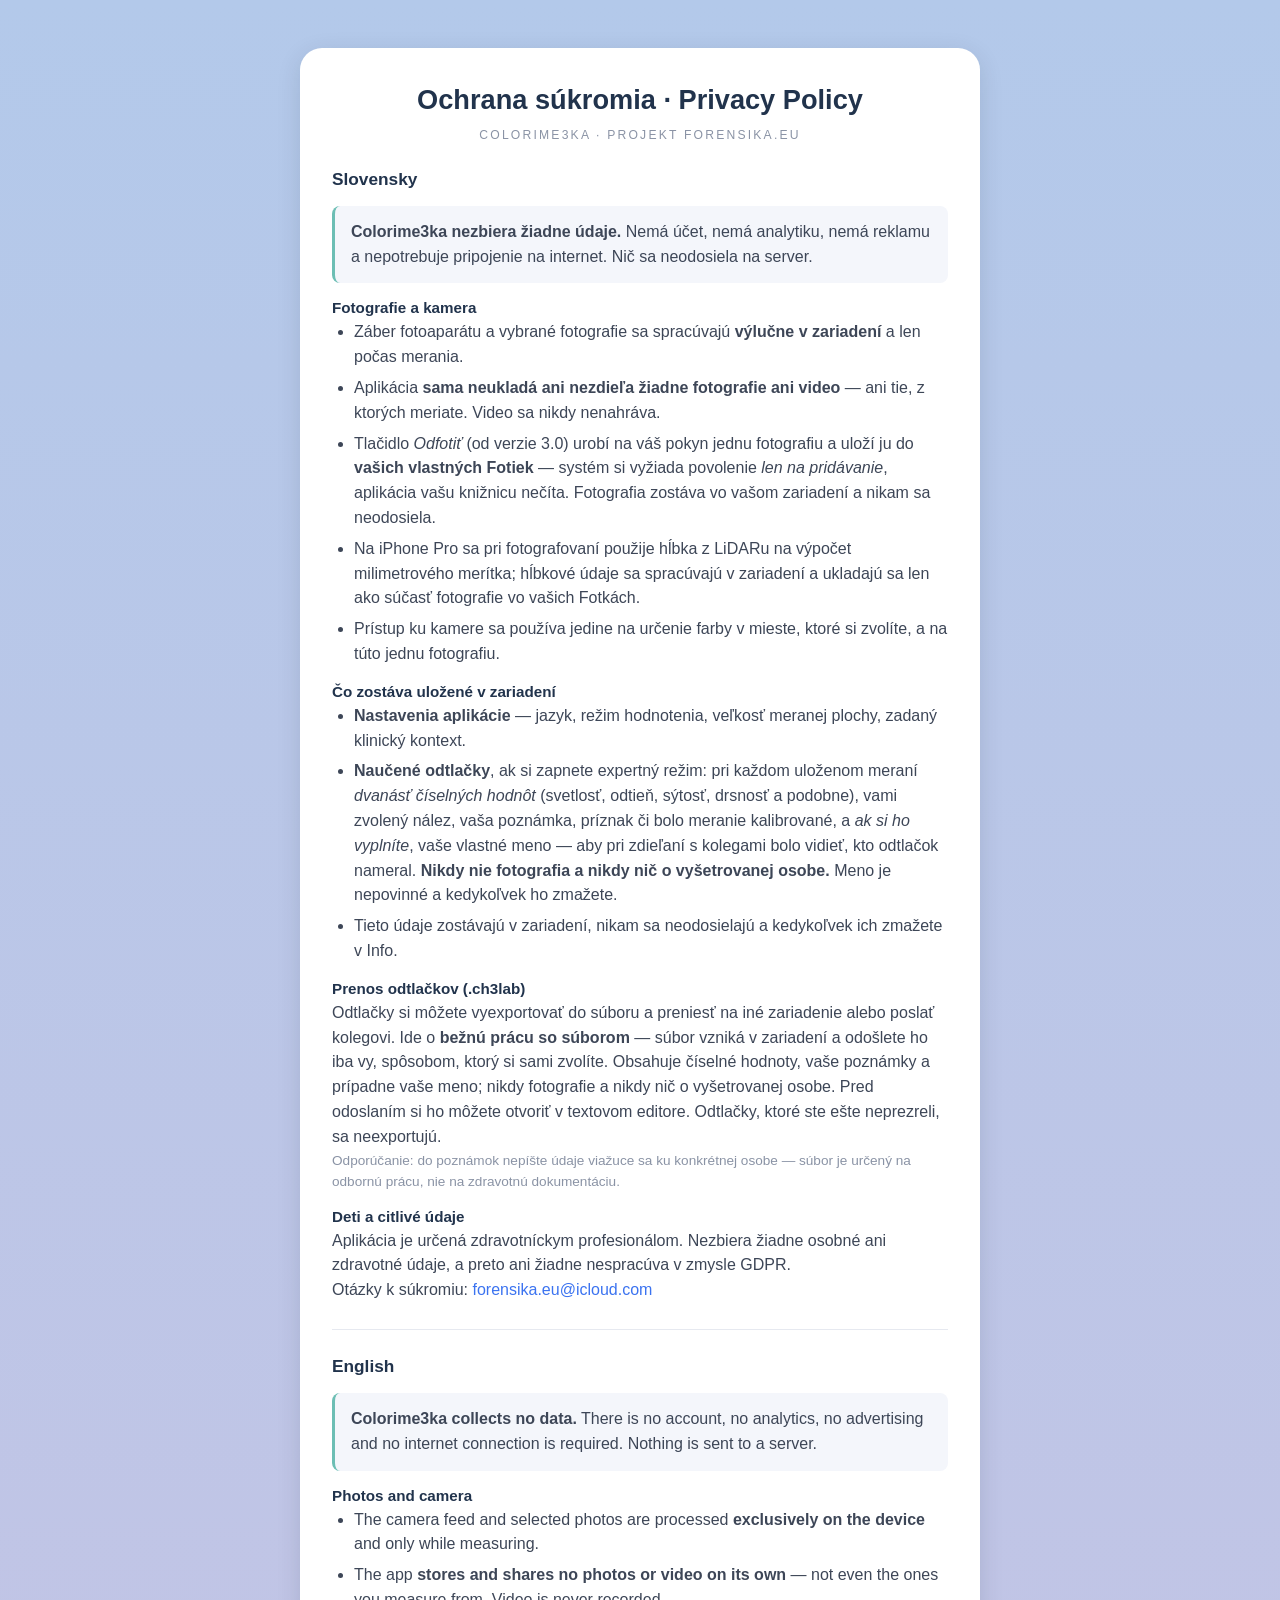
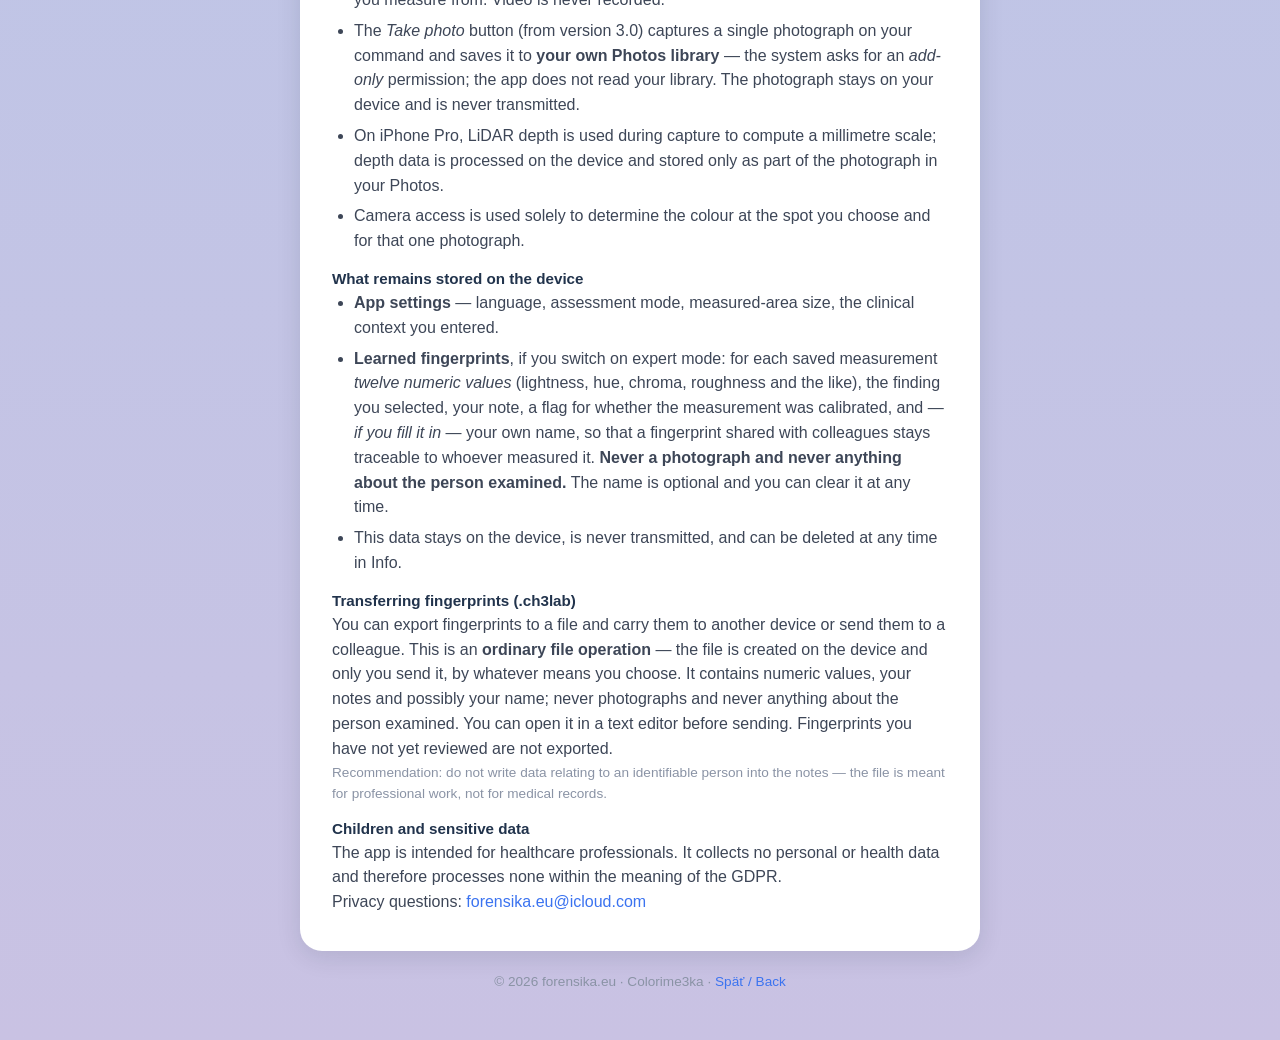
==== privacy.html @ 57da8364 "Add files via upload corrected update pdf and index" ====
<!DOCTYPE html>
<html lang="sk">
<head>
<meta charset="utf-8">
<meta name="viewport" content="width=device-width, initial-scale=1.0">
<title>Colorime3ka — ochrana súkromia / privacy · forensika.eu</title>
<meta name="description" content="Colorime3ka nezbiera žiadne údaje. Všetko spracovanie prebieha v zariadení. / Colorime3ka collects no data. All processing happens on the device.">
<style>
  :root { --navy:#21334c; --sky-top:#b3c9ea; --lavender:#c9c2e3;
          --blue:#3b73f0; --mint:#6cbeb4; --ink:#3d4657; --muted:#8a93a5; }
  * { margin:0; padding:0; box-sizing:border-box; }
  body { font-family:-apple-system, BlinkMacSystemFont, "Segoe UI", Roboto, Helvetica, Arial, sans-serif;
         background:linear-gradient(180deg, var(--sky-top), var(--lavender));
         min-height:100vh; color:var(--navy);
         display:flex; flex-direction:column; align-items:center; padding:48px 20px; }
  .card { background:#fff; border-radius:22px; box-shadow:0 6px 24px rgba(20,30,50,.12);
          max-width:680px; width:100%; padding:36px 32px; margin-bottom:20px; }
  h1 { font-size:1.7rem; text-align:center; }
  .tagline { text-align:center; letter-spacing:.18em; font-size:.76rem; color:var(--muted); margin:10px 0 18px; }
  h2 { font-size:1.08rem; margin:24px 0 8px; }
  h3 { font-size:.95rem; margin:16px 0 4px; }
  p, li { line-height:1.55; color:var(--ink); }
  ul { padding-left:22px; } li { margin-bottom:6px; }
  a { color:var(--blue); text-decoration:none; } a:hover { text-decoration:underline; }
  .muted { color:var(--muted); font-size:.85rem; text-align:center; }
  .headline { background:#f4f6fb; border-left:3px solid var(--mint);
              padding:14px 16px; border-radius:8px; margin:16px 0; }
  hr { border:none; border-top:1px solid #e6e9f0; margin:26px 0; }
</style>
</head>
<body>

<div class="card">
  <h1>Ochrana súkromia · Privacy Policy</h1>
  <p class="tagline">COLORIME3KA · PROJEKT FORENSIKA.EU</p>

  <section id="sk">
    <h2>Slovensky</h2>
    <div class="headline">
      <p><strong>Colorime3ka nezbiera žiadne údaje.</strong> Nemá účet, nemá analytiku,
         nemá reklamu a nepotrebuje pripojenie na internet. Nič sa neodosiela na server.</p>
    </div>

    <h3>Fotografie a kamera</h3>
    <ul>
      <li>Záber fotoaparátu a vybrané fotografie sa spracúvajú <strong>výlučne v zariadení</strong> a len počas merania.</li>
      <li>Aplikácia <strong>sama neukladá ani nezdieľa žiadne fotografie ani video</strong> — ani tie, z ktorých meriate. Video sa nikdy nenahráva.</li>
      <li>Tlačidlo <em>Odfotiť</em> (od verzie 3.0) urobí na váš pokyn jednu fotografiu a uloží ju do <strong>vašich vlastných Fotiek</strong> — systém si vyžiada povolenie <em>len na pridávanie</em>, aplikácia vašu knižnicu nečíta. Fotografia zostáva vo vašom zariadení a nikam sa neodosiela.</li>
      <li>Na iPhone Pro sa pri fotografovaní použije hĺbka z LiDARu na výpočet milimetrového merítka; hĺbkové údaje sa spracúvajú v zariadení a ukladajú sa len ako súčasť fotografie vo vašich Fotkách.</li>
      <li>Prístup ku kamere sa používa jedine na určenie farby v mieste, ktoré si zvolíte, a na túto jednu fotografiu.</li>
    </ul>

    <h3>Čo zostáva uložené v zariadení</h3>
    <ul>
      <li><strong>Nastavenia aplikácie</strong> — jazyk, režim hodnotenia, veľkosť meranej plochy, zadaný klinický kontext.</li>
      <li><strong>Naučené odtlačky</strong>, ak si zapnete expertný režim: pri každom uloženom meraní <em>dvanásť číselných hodnôt</em> (svetlosť, odtieň, sýtosť, drsnosť a podobne), vami zvolený nález, vaša poznámka, príznak či bolo meranie kalibrované, a <em>ak si ho vyplníte</em>, vaše vlastné meno — aby pri zdieľaní s kolegami bolo vidieť, kto odtlačok nameral. <strong>Nikdy nie fotografia a nikdy nič o vyšetrovanej osobe.</strong> Meno je nepovinné a kedykoľvek ho zmažete.</li>
      <li>Tieto údaje zostávajú v zariadení, nikam sa neodosielajú a kedykoľvek ich zmažete v Info.</li>
    </ul>

    <h3>Prenos odtlačkov (.ch3lab)</h3>
    <p>Odtlačky si môžete vyexportovať do súboru a preniesť na iné zariadenie alebo poslať kolegovi. Ide o <strong>bežnú prácu so súborom</strong> — súbor vzniká v zariadení a odošlete ho iba vy, spôsobom, ktorý si sami zvolíte. Obsahuje číselné hodnoty, vaše poznámky a prípadne vaše meno; nikdy fotografie a nikdy nič o vyšetrovanej osobe. Pred odoslaním si ho môžete otvoriť v textovom editore. Odtlačky, ktoré ste ešte neprezreli, sa neexportujú.</p>
    <p class="muted" style="text-align:left">Odporúčanie: do poznámok nepíšte údaje viažuce sa ku konkrétnej osobe — súbor je určený na odbornú prácu, nie na zdravotnú dokumentáciu.</p>

    <h3>Deti a citlivé údaje</h3>
    <p>Aplikácia je určená zdravotníckym profesionálom. Nezbiera žiadne osobné ani zdravotné údaje, a preto ani žiadne nespracúva v zmysle GDPR.</p>

    <p>Otázky k súkromiu: <a href="mailto:forensika.eu@icloud.com">forensika.eu@icloud.com</a></p>
  </section>

  <hr>

  <section id="en">
    <h2>English</h2>
    <div class="headline">
      <p><strong>Colorime3ka collects no data.</strong> There is no account, no analytics,
         no advertising and no internet connection is required. Nothing is sent to a server.</p>
    </div>

    <h3>Photos and camera</h3>
    <ul>
      <li>The camera feed and selected photos are processed <strong>exclusively on the device</strong> and only while measuring.</li>
      <li>The app <strong>stores and shares no photos or video on its own</strong> — not even the ones you measure from. Video is never recorded.</li>
      <li>The <em>Take photo</em> button (from version 3.0) captures a single photograph on your command and saves it to <strong>your own Photos library</strong> — the system asks for an <em>add-only</em> permission; the app does not read your library. The photograph stays on your device and is never transmitted.</li>
      <li>On iPhone Pro, LiDAR depth is used during capture to compute a millimetre scale; depth data is processed on the device and stored only as part of the photograph in your Photos.</li>
      <li>Camera access is used solely to determine the colour at the spot you choose and for that one photograph.</li>
    </ul>

    <h3>What remains stored on the device</h3>
    <ul>
      <li><strong>App settings</strong> — language, assessment mode, measured-area size, the clinical context you entered.</li>
      <li><strong>Learned fingerprints</strong>, if you switch on expert mode: for each saved measurement <em>twelve numeric values</em> (lightness, hue, chroma, roughness and the like), the finding you selected, your note, a flag for whether the measurement was calibrated, and — <em>if you fill it in</em> — your own name, so that a fingerprint shared with colleagues stays traceable to whoever measured it. <strong>Never a photograph and never anything about the person examined.</strong> The name is optional and you can clear it at any time.</li>
      <li>This data stays on the device, is never transmitted, and can be deleted at any time in Info.</li>
    </ul>

    <h3>Transferring fingerprints (.ch3lab)</h3>
    <p>You can export fingerprints to a file and carry them to another device or send them to a colleague. This is an <strong>ordinary file operation</strong> — the file is created on the device and only you send it, by whatever means you choose. It contains numeric values, your notes and possibly your name; never photographs and never anything about the person examined. You can open it in a text editor before sending. Fingerprints you have not yet reviewed are not exported.</p>
    <p class="muted" style="text-align:left">Recommendation: do not write data relating to an identifiable person into the notes — the file is meant for professional work, not for medical records.</p>

    <h3>Children and sensitive data</h3>
    <p>The app is intended for healthcare professionals. It collects no personal or health data and therefore processes none within the meaning of the GDPR.</p>

    <p>Privacy questions: <a href="mailto:forensika.eu@icloud.com">forensika.eu@icloud.com</a></p>
  </section>
</div>

<p class="muted">© 2026 forensika.eu · Colorime3ka · <a href="index.html">Späť / Back</a></p>

</body>
</html>
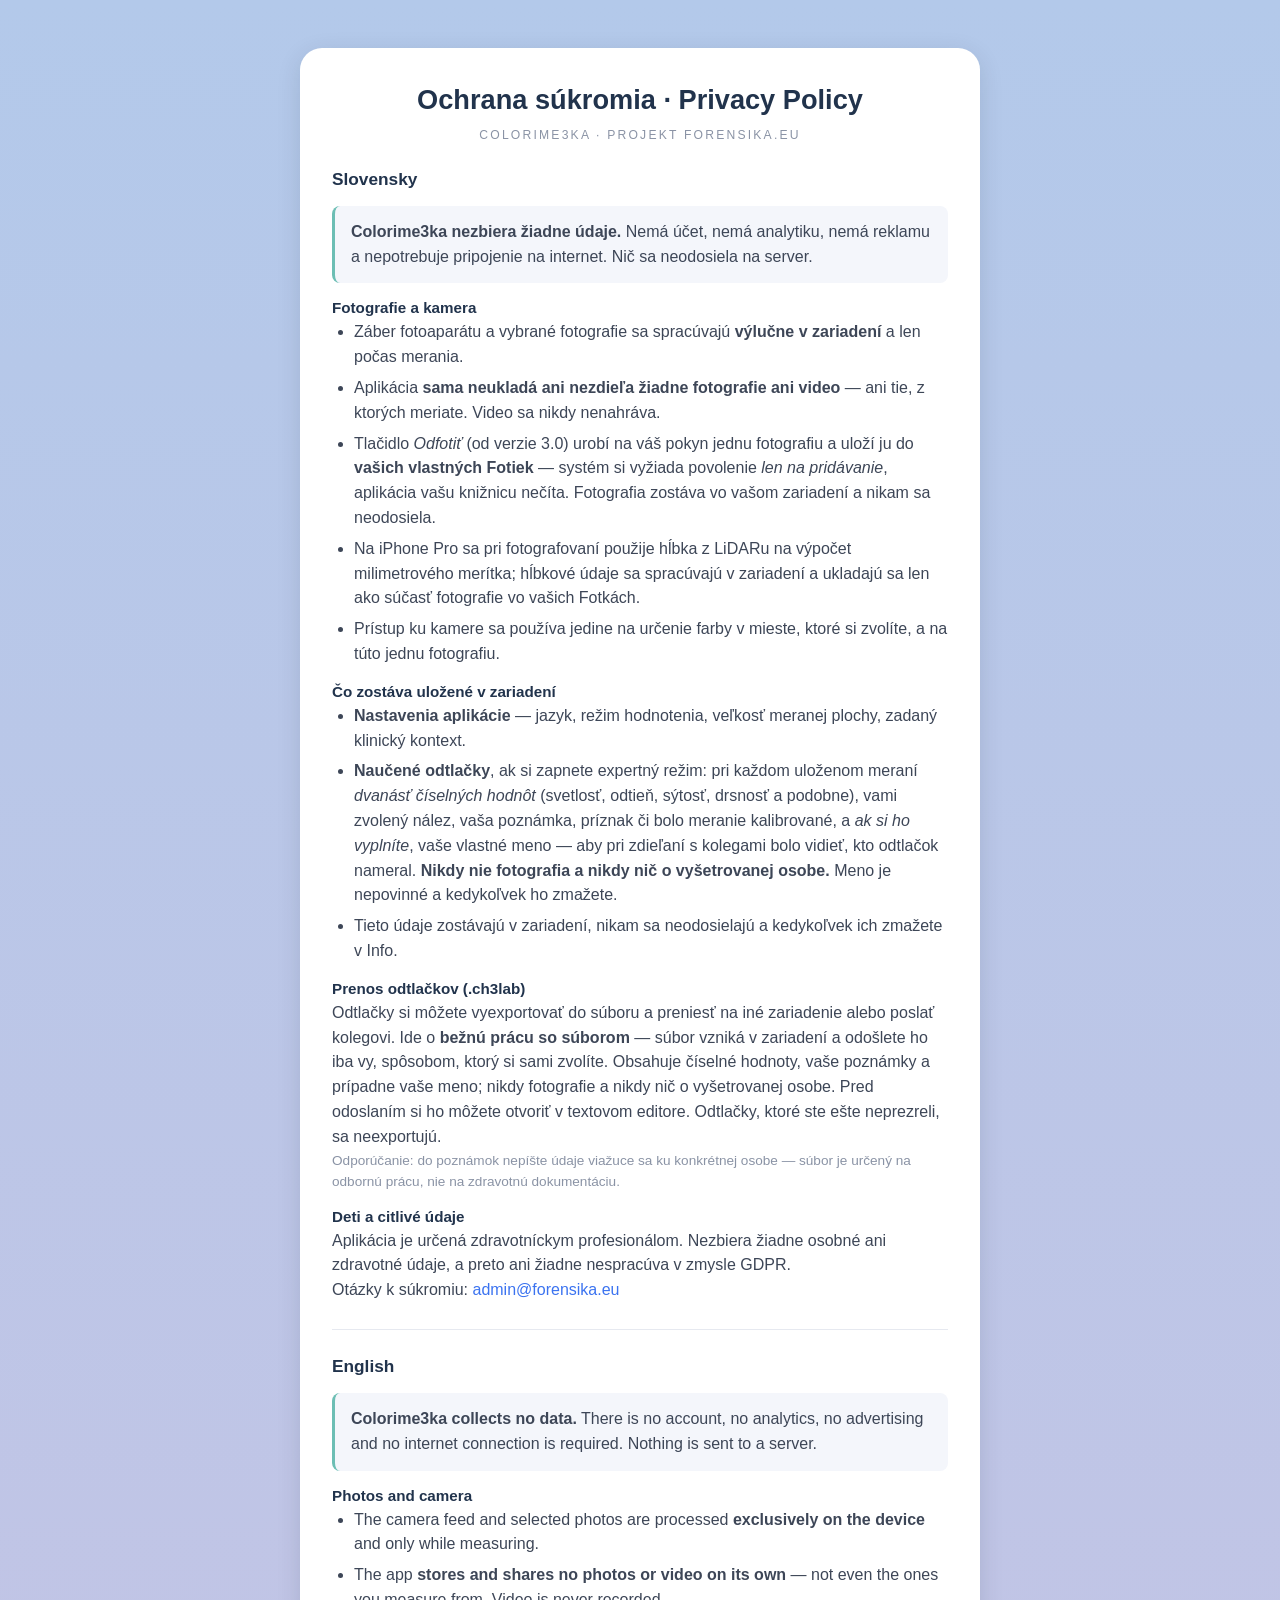
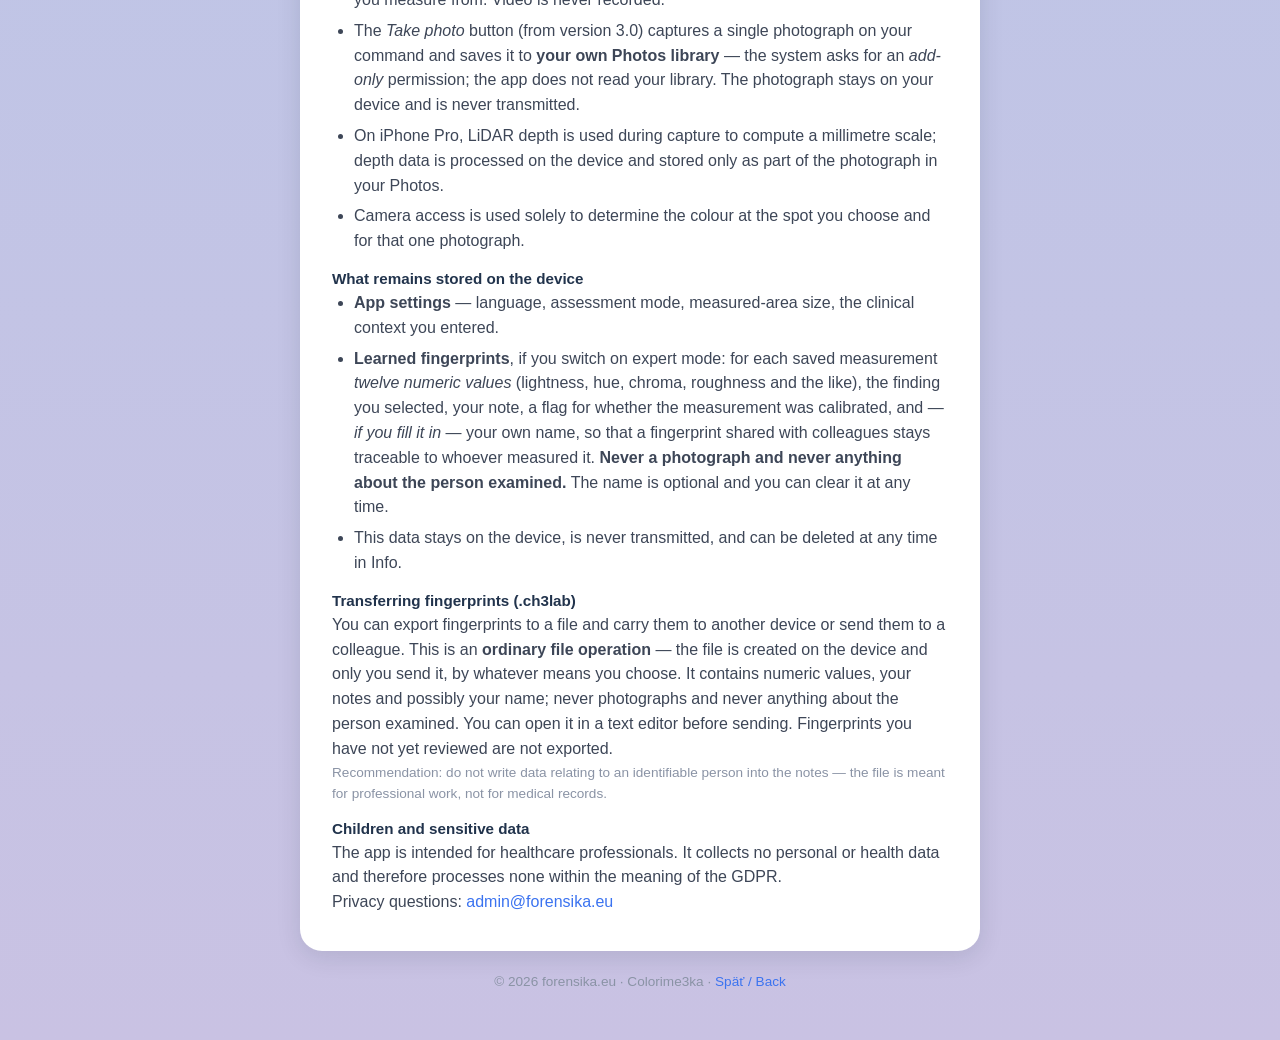
==== commit 70403582: "Kontaktný e-mail: admin@forensika.eu Co-Authored-By: Claude Opus 5.5 <noreply@anthropic.com>" ====
--- a/privacy.html
+++ b/privacy.html
@@ -64,7 +64,7 @@
     <h3>Deti a citlivé údaje</h3>
     <p>Aplikácia je určená zdravotníckym profesionálom. Nezbiera žiadne osobné ani zdravotné údaje, a preto ani žiadne nespracúva v zmysle GDPR.</p>
 
-    <p>Otázky k súkromiu: <a href="mailto:forensika.eu@icloud.com">forensika.eu@icloud.com</a></p>
+    <p>Otázky k súkromiu: <a href="mailto:admin@forensika.eu">admin@forensika.eu</a></p>
   </section>
 
   <hr>
@@ -99,11 +99,12 @@
     <h3>Children and sensitive data</h3>
     <p>The app is intended for healthcare professionals. It collects no personal or health data and therefore processes none within the meaning of the GDPR.</p>
 
-    <p>Privacy questions: <a href="mailto:forensika.eu@icloud.com">forensika.eu@icloud.com</a></p>
+    <p>Privacy questions: <a href="mailto:admin@forensika.eu">admin@forensika.eu</a></p>
   </section>
 </div>
 
-<p class="muted">© 2026 forensika.eu · Colorime3ka · <a href="index.html">Späť / Back</a></p>
+<p class="muted"><span data-fz>©</span> 2026 forensika.eu · Colorime3ka · <a href="index.html">Späť / Back</a></p>
 
+<script src="site.js" defer></script>
 </body>
 </html>
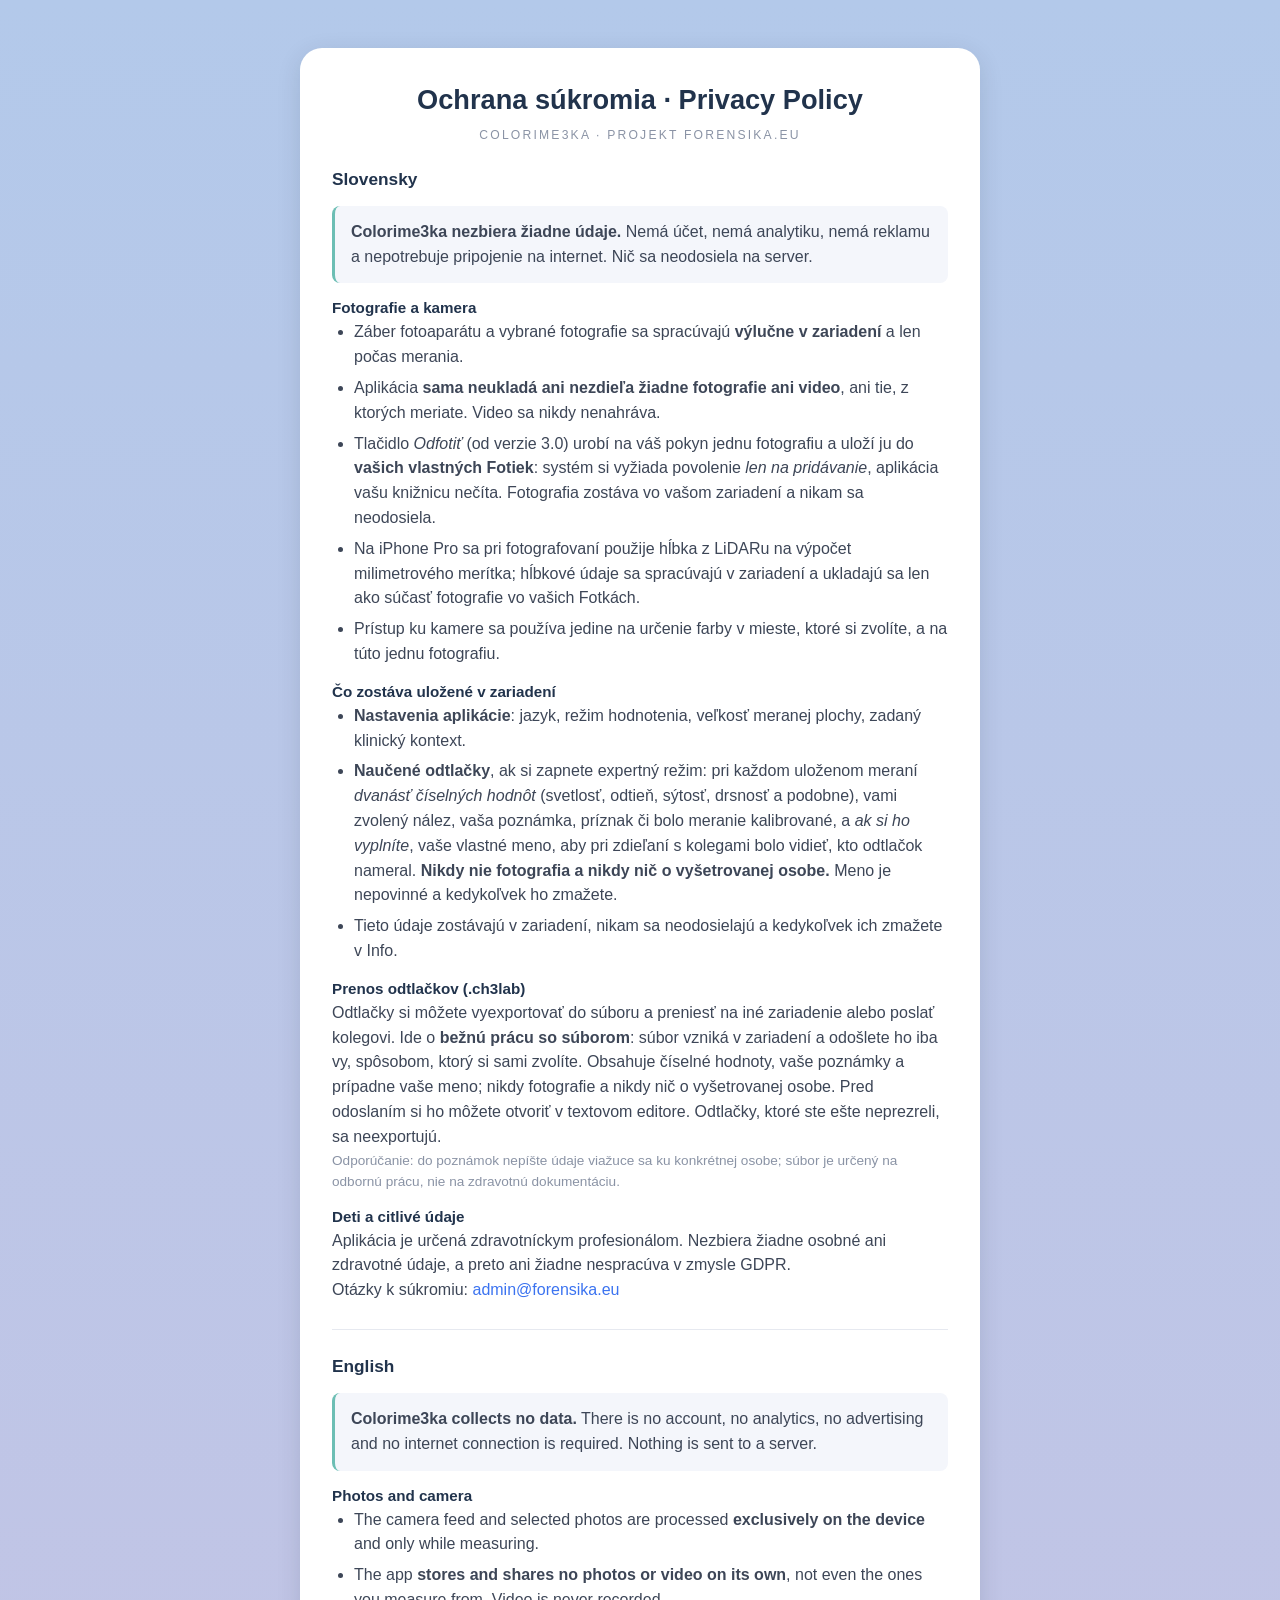
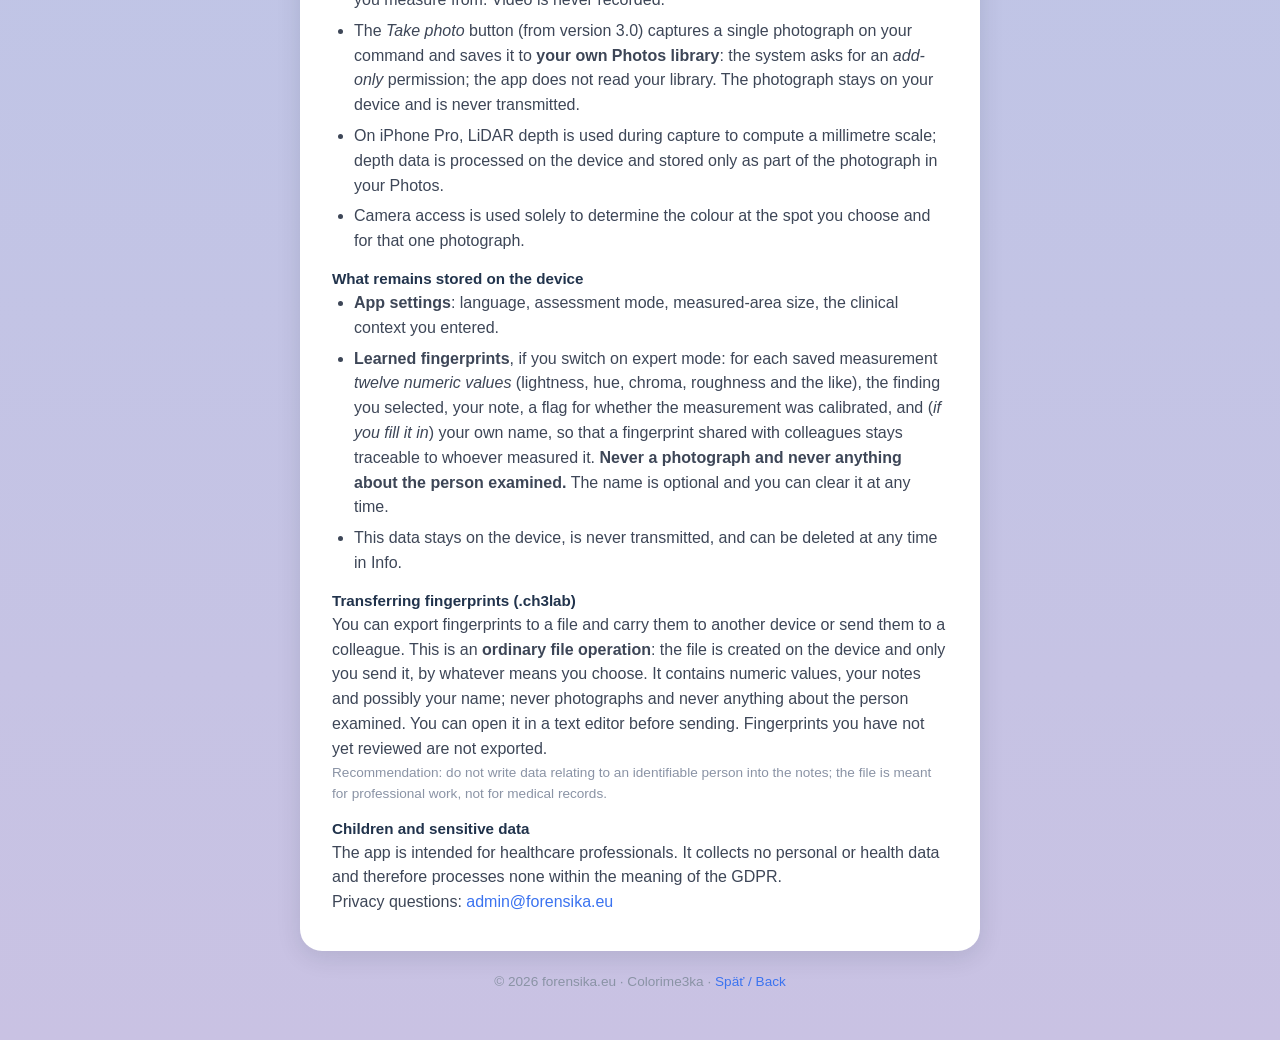
==== commit e5424487: "Add files via upload" ====
--- a/privacy.html
+++ b/privacy.html
@@ -3,7 +3,7 @@
 <head>
 <meta charset="utf-8">
 <meta name="viewport" content="width=device-width, initial-scale=1.0">
-<title>Colorime3ka — ochrana súkromia / privacy · forensika.eu</title>
+<title>Colorime3ka: ochrana súkromia / privacy · forensika.eu</title>
 <meta name="description" content="Colorime3ka nezbiera žiadne údaje. Všetko spracovanie prebieha v zariadení. / Colorime3ka collects no data. All processing happens on the device.">
 <style>
   :root { --navy:#21334c; --sky-top:#b3c9ea; --lavender:#c9c2e3;
@@ -44,22 +44,22 @@
     <h3>Fotografie a kamera</h3>
     <ul>
       <li>Záber fotoaparátu a vybrané fotografie sa spracúvajú <strong>výlučne v zariadení</strong> a len počas merania.</li>
-      <li>Aplikácia <strong>sama neukladá ani nezdieľa žiadne fotografie ani video</strong> — ani tie, z ktorých meriate. Video sa nikdy nenahráva.</li>
-      <li>Tlačidlo <em>Odfotiť</em> (od verzie 3.0) urobí na váš pokyn jednu fotografiu a uloží ju do <strong>vašich vlastných Fotiek</strong> — systém si vyžiada povolenie <em>len na pridávanie</em>, aplikácia vašu knižnicu nečíta. Fotografia zostáva vo vašom zariadení a nikam sa neodosiela.</li>
+      <li>Aplikácia <strong>sama neukladá ani nezdieľa žiadne fotografie ani video</strong>, ani tie, z ktorých meriate. Video sa nikdy nenahráva.</li>
+      <li>Tlačidlo <em>Odfotiť</em> (od verzie 3.0) urobí na váš pokyn jednu fotografiu a uloží ju do <strong>vašich vlastných Fotiek</strong>: systém si vyžiada povolenie <em>len na pridávanie</em>, aplikácia vašu knižnicu nečíta. Fotografia zostáva vo vašom zariadení a nikam sa neodosiela.</li>
       <li>Na iPhone Pro sa pri fotografovaní použije hĺbka z LiDARu na výpočet milimetrového merítka; hĺbkové údaje sa spracúvajú v zariadení a ukladajú sa len ako súčasť fotografie vo vašich Fotkách.</li>
       <li>Prístup ku kamere sa používa jedine na určenie farby v mieste, ktoré si zvolíte, a na túto jednu fotografiu.</li>
     </ul>
 
     <h3>Čo zostáva uložené v zariadení</h3>
     <ul>
-      <li><strong>Nastavenia aplikácie</strong> — jazyk, režim hodnotenia, veľkosť meranej plochy, zadaný klinický kontext.</li>
-      <li><strong>Naučené odtlačky</strong>, ak si zapnete expertný režim: pri každom uloženom meraní <em>dvanásť číselných hodnôt</em> (svetlosť, odtieň, sýtosť, drsnosť a podobne), vami zvolený nález, vaša poznámka, príznak či bolo meranie kalibrované, a <em>ak si ho vyplníte</em>, vaše vlastné meno — aby pri zdieľaní s kolegami bolo vidieť, kto odtlačok nameral. <strong>Nikdy nie fotografia a nikdy nič o vyšetrovanej osobe.</strong> Meno je nepovinné a kedykoľvek ho zmažete.</li>
+      <li><strong>Nastavenia aplikácie</strong>: jazyk, režim hodnotenia, veľkosť meranej plochy, zadaný klinický kontext.</li>
+      <li><strong>Naučené odtlačky</strong>, ak si zapnete expertný režim: pri každom uloženom meraní <em>dvanásť číselných hodnôt</em> (svetlosť, odtieň, sýtosť, drsnosť a podobne), vami zvolený nález, vaša poznámka, príznak či bolo meranie kalibrované, a <em>ak si ho vyplníte</em>, vaše vlastné meno, aby pri zdieľaní s kolegami bolo vidieť, kto odtlačok nameral. <strong>Nikdy nie fotografia a nikdy nič o vyšetrovanej osobe.</strong> Meno je nepovinné a kedykoľvek ho zmažete.</li>
       <li>Tieto údaje zostávajú v zariadení, nikam sa neodosielajú a kedykoľvek ich zmažete v Info.</li>
     </ul>
 
     <h3>Prenos odtlačkov (.ch3lab)</h3>
-    <p>Odtlačky si môžete vyexportovať do súboru a preniesť na iné zariadenie alebo poslať kolegovi. Ide o <strong>bežnú prácu so súborom</strong> — súbor vzniká v zariadení a odošlete ho iba vy, spôsobom, ktorý si sami zvolíte. Obsahuje číselné hodnoty, vaše poznámky a prípadne vaše meno; nikdy fotografie a nikdy nič o vyšetrovanej osobe. Pred odoslaním si ho môžete otvoriť v textovom editore. Odtlačky, ktoré ste ešte neprezreli, sa neexportujú.</p>
-    <p class="muted" style="text-align:left">Odporúčanie: do poznámok nepíšte údaje viažuce sa ku konkrétnej osobe — súbor je určený na odbornú prácu, nie na zdravotnú dokumentáciu.</p>
+    <p>Odtlačky si môžete vyexportovať do súboru a preniesť na iné zariadenie alebo poslať kolegovi. Ide o <strong>bežnú prácu so súborom</strong>: súbor vzniká v zariadení a odošlete ho iba vy, spôsobom, ktorý si sami zvolíte. Obsahuje číselné hodnoty, vaše poznámky a prípadne vaše meno; nikdy fotografie a nikdy nič o vyšetrovanej osobe. Pred odoslaním si ho môžete otvoriť v textovom editore. Odtlačky, ktoré ste ešte neprezreli, sa neexportujú.</p>
+    <p class="muted" style="text-align:left">Odporúčanie: do poznámok nepíšte údaje viažuce sa ku konkrétnej osobe; súbor je určený na odbornú prácu, nie na zdravotnú dokumentáciu.</p>
 
     <h3>Deti a citlivé údaje</h3>
     <p>Aplikácia je určená zdravotníckym profesionálom. Nezbiera žiadne osobné ani zdravotné údaje, a preto ani žiadne nespracúva v zmysle GDPR.</p>
@@ -79,22 +79,22 @@
     <h3>Photos and camera</h3>
     <ul>
       <li>The camera feed and selected photos are processed <strong>exclusively on the device</strong> and only while measuring.</li>
-      <li>The app <strong>stores and shares no photos or video on its own</strong> — not even the ones you measure from. Video is never recorded.</li>
-      <li>The <em>Take photo</em> button (from version 3.0) captures a single photograph on your command and saves it to <strong>your own Photos library</strong> — the system asks for an <em>add-only</em> permission; the app does not read your library. The photograph stays on your device and is never transmitted.</li>
+      <li>The app <strong>stores and shares no photos or video on its own</strong>, not even the ones you measure from. Video is never recorded.</li>
+      <li>The <em>Take photo</em> button (from version 3.0) captures a single photograph on your command and saves it to <strong>your own Photos library</strong>: the system asks for an <em>add-only</em> permission; the app does not read your library. The photograph stays on your device and is never transmitted.</li>
       <li>On iPhone Pro, LiDAR depth is used during capture to compute a millimetre scale; depth data is processed on the device and stored only as part of the photograph in your Photos.</li>
       <li>Camera access is used solely to determine the colour at the spot you choose and for that one photograph.</li>
     </ul>
 
     <h3>What remains stored on the device</h3>
     <ul>
-      <li><strong>App settings</strong> — language, assessment mode, measured-area size, the clinical context you entered.</li>
-      <li><strong>Learned fingerprints</strong>, if you switch on expert mode: for each saved measurement <em>twelve numeric values</em> (lightness, hue, chroma, roughness and the like), the finding you selected, your note, a flag for whether the measurement was calibrated, and — <em>if you fill it in</em> — your own name, so that a fingerprint shared with colleagues stays traceable to whoever measured it. <strong>Never a photograph and never anything about the person examined.</strong> The name is optional and you can clear it at any time.</li>
+      <li><strong>App settings</strong>: language, assessment mode, measured-area size, the clinical context you entered.</li>
+      <li><strong>Learned fingerprints</strong>, if you switch on expert mode: for each saved measurement <em>twelve numeric values</em> (lightness, hue, chroma, roughness and the like), the finding you selected, your note, a flag for whether the measurement was calibrated, and (<em>if you fill it in</em>) your own name, so that a fingerprint shared with colleagues stays traceable to whoever measured it. <strong>Never a photograph and never anything about the person examined.</strong> The name is optional and you can clear it at any time.</li>
       <li>This data stays on the device, is never transmitted, and can be deleted at any time in Info.</li>
     </ul>
 
     <h3>Transferring fingerprints (.ch3lab)</h3>
-    <p>You can export fingerprints to a file and carry them to another device or send them to a colleague. This is an <strong>ordinary file operation</strong> — the file is created on the device and only you send it, by whatever means you choose. It contains numeric values, your notes and possibly your name; never photographs and never anything about the person examined. You can open it in a text editor before sending. Fingerprints you have not yet reviewed are not exported.</p>
-    <p class="muted" style="text-align:left">Recommendation: do not write data relating to an identifiable person into the notes — the file is meant for professional work, not for medical records.</p>
+    <p>You can export fingerprints to a file and carry them to another device or send them to a colleague. This is an <strong>ordinary file operation</strong>: the file is created on the device and only you send it, by whatever means you choose. It contains numeric values, your notes and possibly your name; never photographs and never anything about the person examined. You can open it in a text editor before sending. Fingerprints you have not yet reviewed are not exported.</p>
+    <p class="muted" style="text-align:left">Recommendation: do not write data relating to an identifiable person into the notes; the file is meant for professional work, not for medical records.</p>
 
     <h3>Children and sensitive data</h3>
     <p>The app is intended for healthcare professionals. It collects no personal or health data and therefore processes none within the meaning of the GDPR.</p>
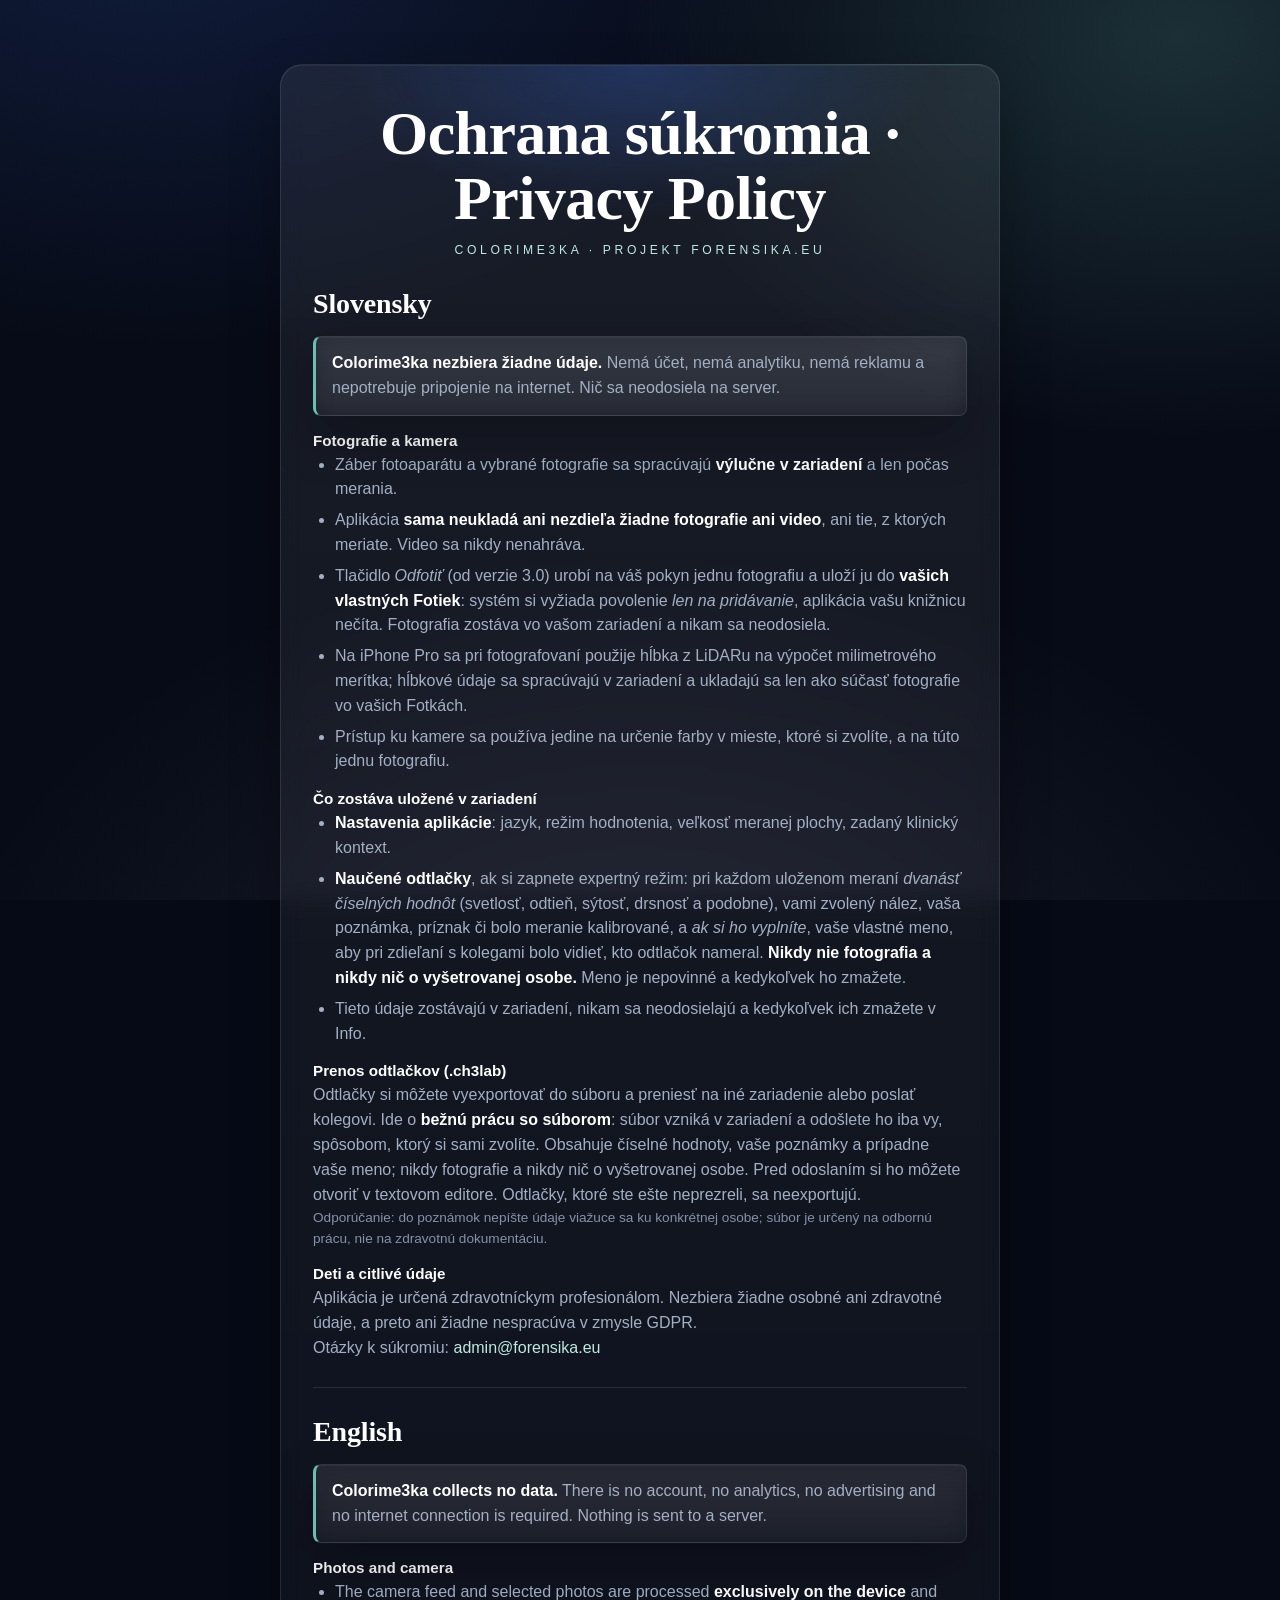
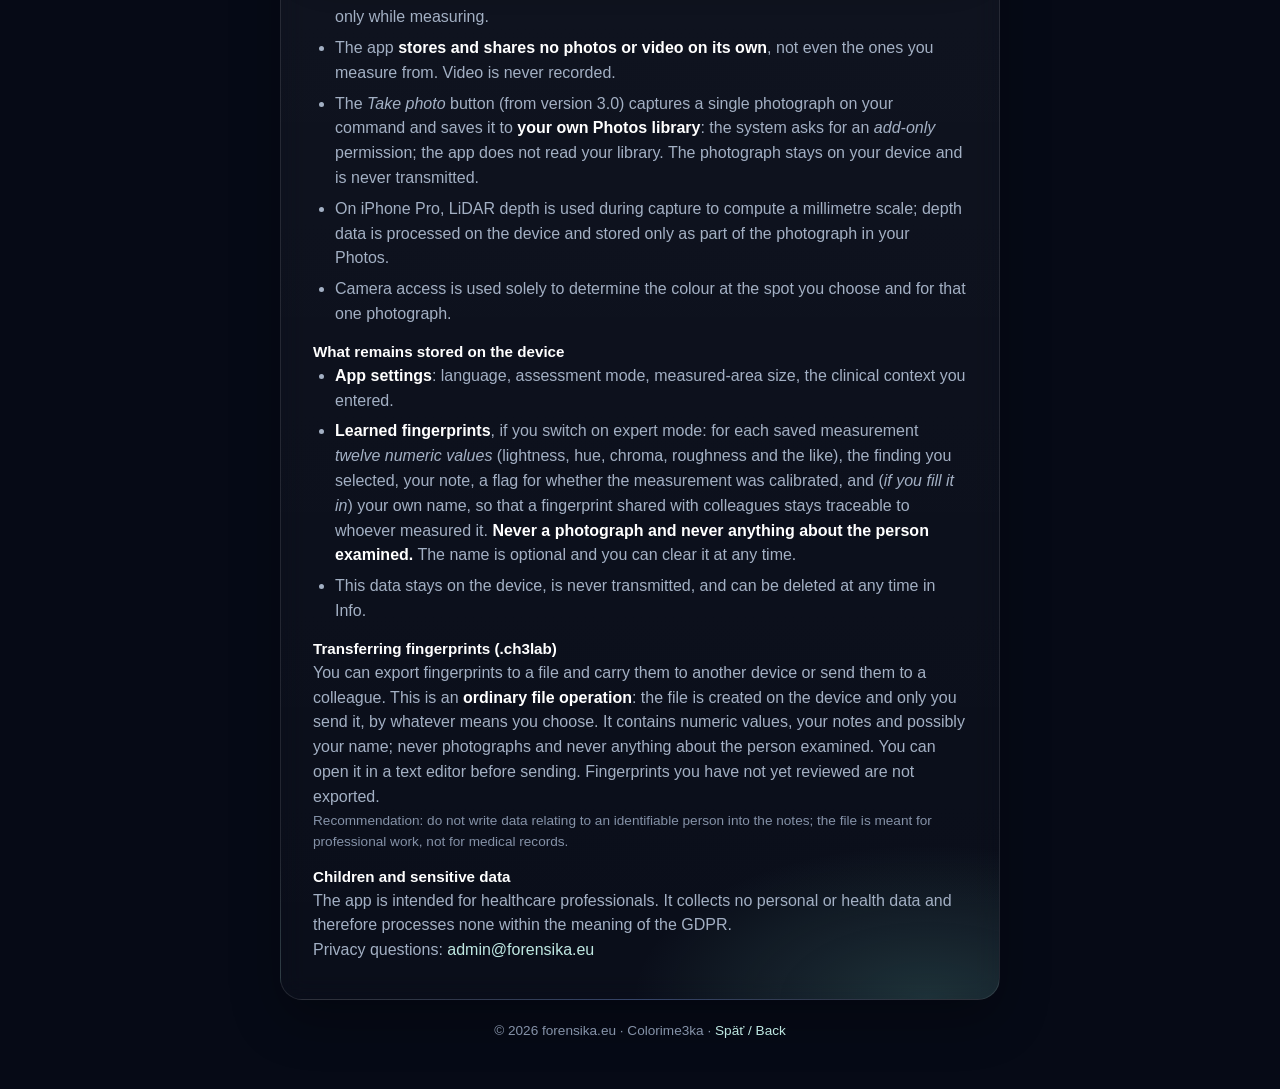
==== commit 37126f7a: "Nový vzhľad (glam.css) v štýle rodiny forensika.eu: tmavá noc, aurora, sklenené karty Co-Authored-By" ====
--- a/privacy.html
+++ b/privacy.html
@@ -27,6 +27,7 @@
               padding:14px 16px; border-radius:8px; margin:16px 0; }
   hr { border:none; border-top:1px solid #e6e9f0; margin:26px 0; }
 </style>
+<link rel="stylesheet" href="glam.css?v=20261017">
 </head>
 <body>
 
--- a/glam.css
+++ b/glam.css
@@ -0,0 +1,125 @@
+/* Colorime3ka - glam.css (rodina forensika.eu)
+   Tmavá noc, aurora vo farbách appky, sklenené karty, pätkové nadpisy (systémové písma,
+   bez Google Fonts). Načítava sa po pôvodnom štýle stránky a prepisuje jeho farby. */
+:root{
+  --g-bg:#060a16; --g-ink:#eef2fa; --g-ink2:#d8e0ec; --g-muted:#a3b0c4; --g-soft:#8592a8;
+  --g-line:rgba(255,255,255,.10); --g-line2:rgba(255,255,255,.18);
+  --g-acc:#bfe8e2; --g-grad:linear-gradient(100deg,#c9c2e3 0%,#b3c9ea 30%,#6cbeb4 65%,#3b73f0 100%); --g-btn-ink:#081226;
+  --g-serif:"New York","Iowan Old Style",ui-serif,"Palatino Linotype",Palatino,Georgia,serif;
+  color-scheme:dark;
+}
+html{background:var(--g-bg)!important;}
+body{
+  color:var(--g-ink2)!important;
+  background:
+    radial-gradient(1100px 700px at 12% -8%, rgba(59,115,240,.16), transparent 60%),
+    radial-gradient(900px 650px at 92% 4%, rgba(108,190,180,.20), transparent 62%),
+    radial-gradient(1200px 900px at 50% 120%, rgba(201,194,227,.10), transparent 60%),
+    var(--g-bg)!important;
+  background-attachment:fixed!important;
+}
+body::before{
+  content:"";position:fixed;inset:0;pointer-events:none;z-index:0;opacity:.05;mix-blend-mode:overlay;
+  background-image:url("data:image/svg+xml;utf8,<svg xmlns='http://www.w3.org/2000/svg' width='160' height='160'><filter id='n'><feTurbulence type='fractalNoise' baseFrequency='.9' numOctaves='2' stitchTiles='stitch'/></filter><rect width='100%' height='100%' filter='url(%23n)'/></svg>");
+}
+body > *{position:relative;z-index:1;}
+::selection{background:rgba(108,190,180,.45);color:#fff;}
+
+/* Hero */
+.hero{
+  background:
+    radial-gradient(620px 340px at 50% 10%, rgba(59,115,240,.30), transparent 70%),
+    radial-gradient(560px 320px at 22% 85%, rgba(108,190,180,.22), transparent 70%),
+    radial-gradient(560px 320px at 80% 80%, rgba(201,194,227,.18), transparent 70%),
+    rgba(255,255,255,.015)!important;
+  border-bottom:1px solid var(--g-line);overflow:hidden;position:relative;
+}
+.hero::after{
+  content:"";position:absolute;left:50%;top:-10%;width:min(1100px,96vw);height:120%;transform:translateX(-50%);
+  background:conic-gradient(from 210deg at 50% 40%, rgba(59,115,240,0), rgba(59,115,240,.14), rgba(108,190,180,.16), rgba(201,194,227,.10), rgba(59,115,240,0));
+  filter:blur(60px);pointer-events:none;z-index:0;animation:g-aurora 18s ease-in-out infinite alternate;
+}
+.hero > *{position:relative;z-index:1;}
+@keyframes g-aurora{0%{transform:translateX(-50%) rotate(0deg) scale(1);}100%{transform:translateX(-50%) rotate(14deg) scale(1.08);}}
+@media (prefers-reduced-motion:reduce){.hero::after{animation:none;}}
+h1{font-family:var(--g-serif)!important;font-weight:600!important;letter-spacing:-.01em!important;color:#fff!important;}
+.hero h1{font-size:clamp(40px,7.5vw,78px)!important;line-height:1.02!important;text-shadow:0 10px 50px rgba(59,115,240,.20);}
+h2,h3{color:#fff!important;}
+h2{font-family:var(--g-serif)!important;font-weight:600!important;letter-spacing:-.005em;}
+.kicker,.tagline,.tag{color:var(--g-acc)!important;letter-spacing:.3em!important;}
+.lede,.lead,.hero p{color:#cbd5e6!important;}
+p,li,td,dd{color:var(--g-muted);}
+b,strong{color:#fff!important;}
+a{color:var(--g-acc);}
+a:hover{color:#fff;}
+.muted,.mala{color:var(--g-soft)!important;}
+.hero img,.hero .icon,.hero .logo,.appicon{box-shadow:0 0 0 1px rgba(255,255,255,.14),0 26px 60px rgba(0,0,0,.55),0 0 80px rgba(59,115,240,.25)!important;}
+
+/* Tlačidlá */
+.btn-primary,.btn-akcent,.contact,.btn:not(.btn-ghost):not(.btn-sek):not(.btn-biele){
+  background:var(--g-grad)!important;color:var(--g-btn-ink)!important;border:0!important;font-weight:700!important;
+  box-shadow:0 12px 32px rgba(59,115,240,.30),inset 0 1px 0 rgba(255,255,255,.45)!important;
+}
+.btn-primary:hover,.btn-akcent:hover,.contact:hover{transform:translateY(-2px);}
+.btn-ghost,.btn-sek,.btn-biele{
+  background:rgba(255,255,255,.05)!important;color:#eef2fa!important;border:1px solid var(--g-line2)!important;backdrop-filter:blur(8px);
+}
+.btn-ghost:hover,.btn-sek:hover,.btn-biele:hover{background:rgba(255,255,255,.12)!important;}
+.store{background:#fff!important;color:#0a1524!important;box-shadow:0 8px 22px rgba(0,0,0,.35)!important;}
+.store:hover{background:#f1f5fb!important;transform:translateY(-2px);}
+
+/* Karty a sklo */
+.card,.d,.tier,.karta,details,.note,.poznamka,.upozornenie,table,.doc-link,ul.docs a,.headline,.vnorena,.step{
+  background:linear-gradient(180deg,rgba(255,255,255,.065),rgba(255,255,255,.022))!important;
+  border:1px solid var(--g-line)!important;
+  -webkit-backdrop-filter:blur(12px);backdrop-filter:blur(12px);
+  box-shadow:inset 0 1px 0 rgba(255,255,255,.05),0 20px 50px rgba(0,0,0,.28)!important;
+}
+.card,.tier,.karta{border-radius:22px!important;transition:transform .25s ease,border-color .25s ease,box-shadow .25s ease;}
+.card:hover,.tier:hover,.karta:hover,ul.docs a:hover,.doc-link:hover{transform:translateY(-3px);border-color:rgba(108,190,180,.40)!important;
+  box-shadow:inset 0 1px 0 rgba(255,255,255,.07),0 26px 60px rgba(0,0,0,.36),0 0 50px rgba(59,115,240,.10)!important;}
+.pill,.stitok,.odznaky li{background:rgba(255,255,255,.05)!important;border:1px solid var(--g-line2)!important;color:#dbe4f0!important;}
+.price.free,.price.paid{background:var(--g-grad)!important;color:var(--g-btn-ink)!important;}
+th{color:var(--g-acc)!important;background:rgba(255,255,255,.04)!important;}
+th,td{border-bottom:1px solid var(--g-line)!important;}
+summary{color:#fff!important;}
+summary::marker{color:var(--g-acc);}
+code,kbd{background:rgba(255,255,255,.08)!important;color:#f1ecff!important;border-radius:5px;}
+hr{border-top-color:var(--g-line)!important;}
+
+/* Pätička */
+footer{background:rgba(255,255,255,.02)!important;border-top:1px solid var(--g-line)!important;color:var(--g-soft)!important;}
+footer a{color:#dbe4f0!important;}
+footer .copy,footer .tag,footer .words,footer .slogan,footer .povod{color:var(--g-soft)!important;}
+
+@media (prefers-reduced-motion:no-preference){
+  @supports (animation-timeline:view()){
+    .card,.tier,.karta,.d{animation:g-rise linear both;animation-timeline:view();animation-range:entry 0% entry 35%;}
+  }
+}
+@keyframes g-rise{from{opacity:0;transform:translateY(18px);}to{opacity:1;transform:none;}}
+@media (max-width:700px){body{background-attachment:scroll!important;}}
+
+/* Colorime3ka: tmavé farebné laboratórium */
+:root{--navy:#eef2fa;--ink:#c9d2e4;--muted:#93a0b8;--blue:#8fb0ff;}
+body{padding-top:64px!important;}
+.card{max-width:720px;}
+.card:first-of-type{
+  background:
+    radial-gradient(420px 220px at 50% 0%, rgba(59,115,240,.25), transparent 70%),
+    radial-gradient(420px 220px at 90% 100%, rgba(108,190,180,.20), transparent 70%),
+    linear-gradient(180deg,rgba(255,255,255,.07),rgba(255,255,255,.02))!important;
+}
+h1{font-size:clamp(38px,6.4vw,62px)!important;text-align:center;line-height:1.05!important;}
+h1 .i{color:#8fb0ff!important;} h1 .k{color:#8ee0d4!important;}
+.card:first-of-type h1{background:none;}
+.tagline{color:var(--g-acc)!important;}
+.lead{color:#cfd7ea!important;}
+h2{font-size:clamp(22px,3vw,28px)!important;margin-top:28px!important;}
+h3{color:#fff!important;}
+.note,.headline{border-left:3px solid #6cbeb4!important;color:#dbe4f0;}
+.doc-link .pdf{background:var(--g-grad)!important;color:var(--g-btn-ink)!important;}
+.doc-link .t{color:#fff!important;}
+.doc-link .m{color:var(--g-soft)!important;}
+footer{background:none!important;border:0!important;}
+footer,footer *{color:var(--g-soft);}
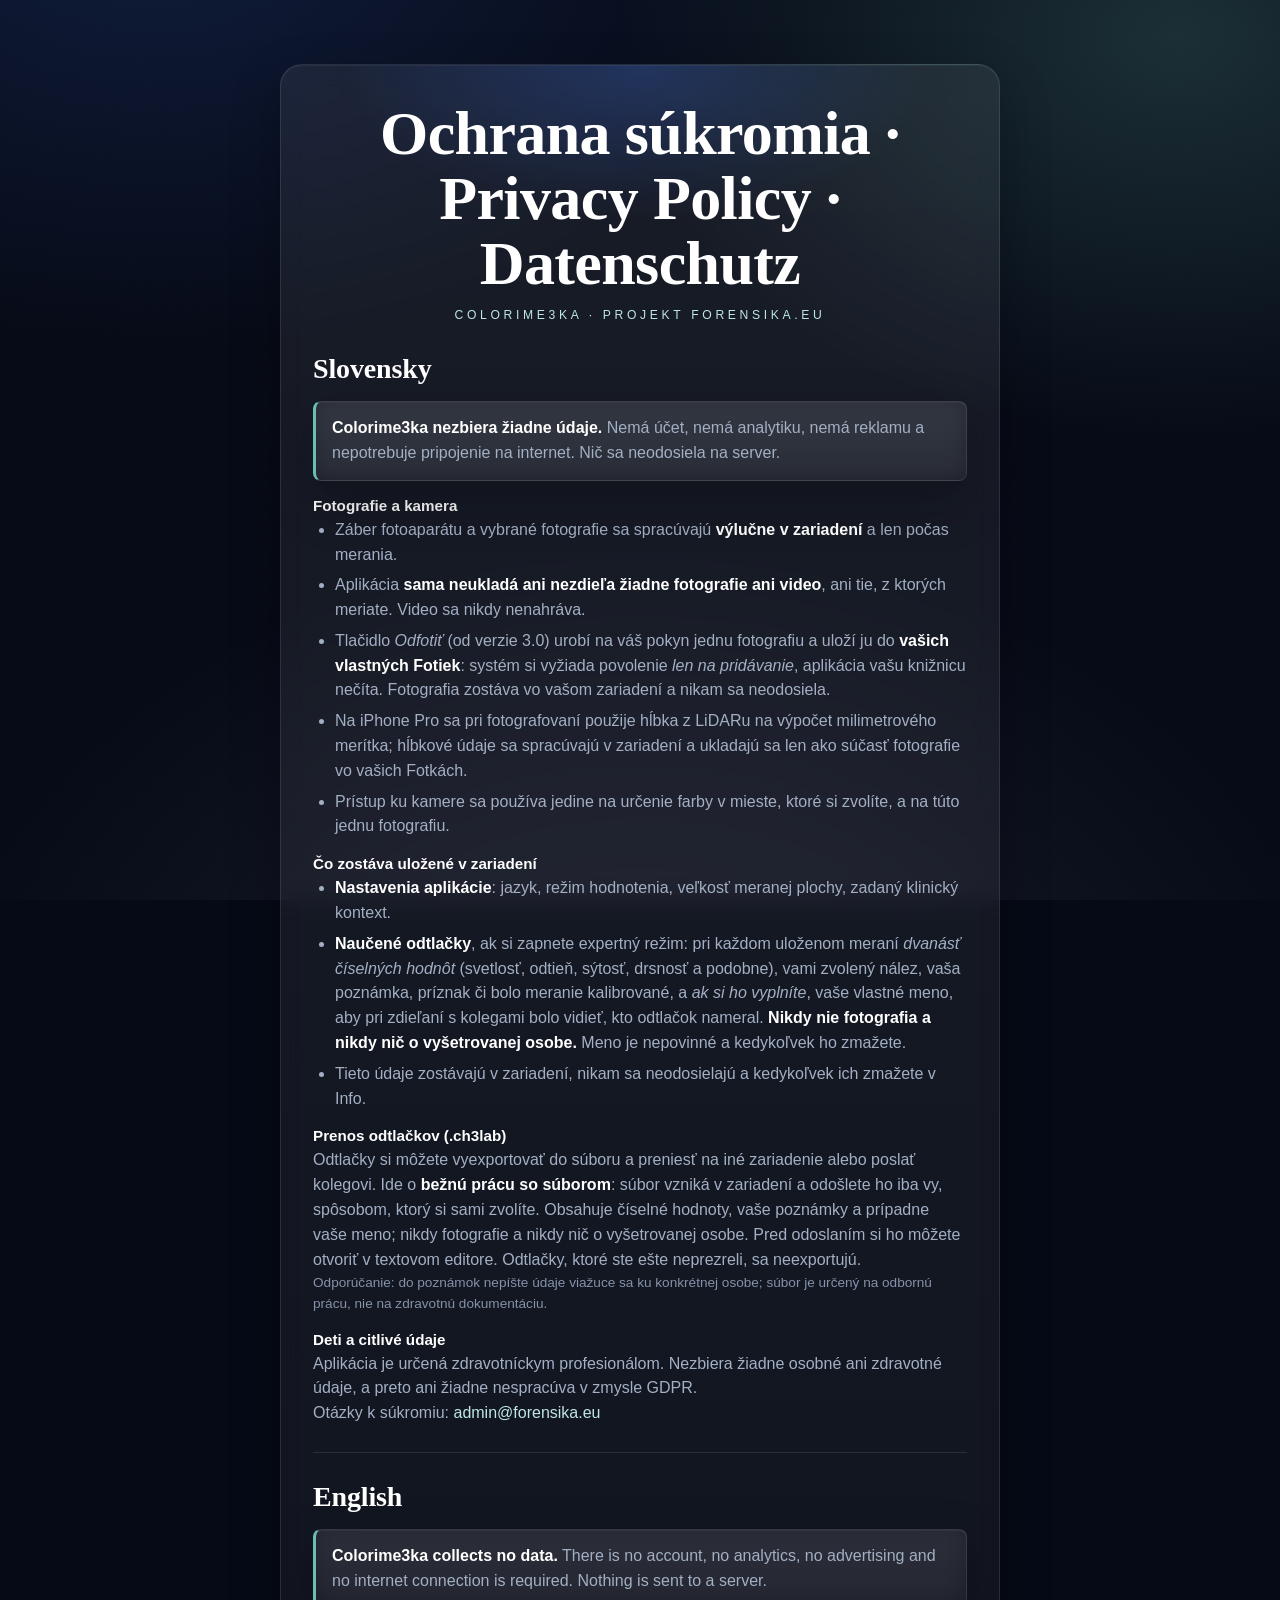
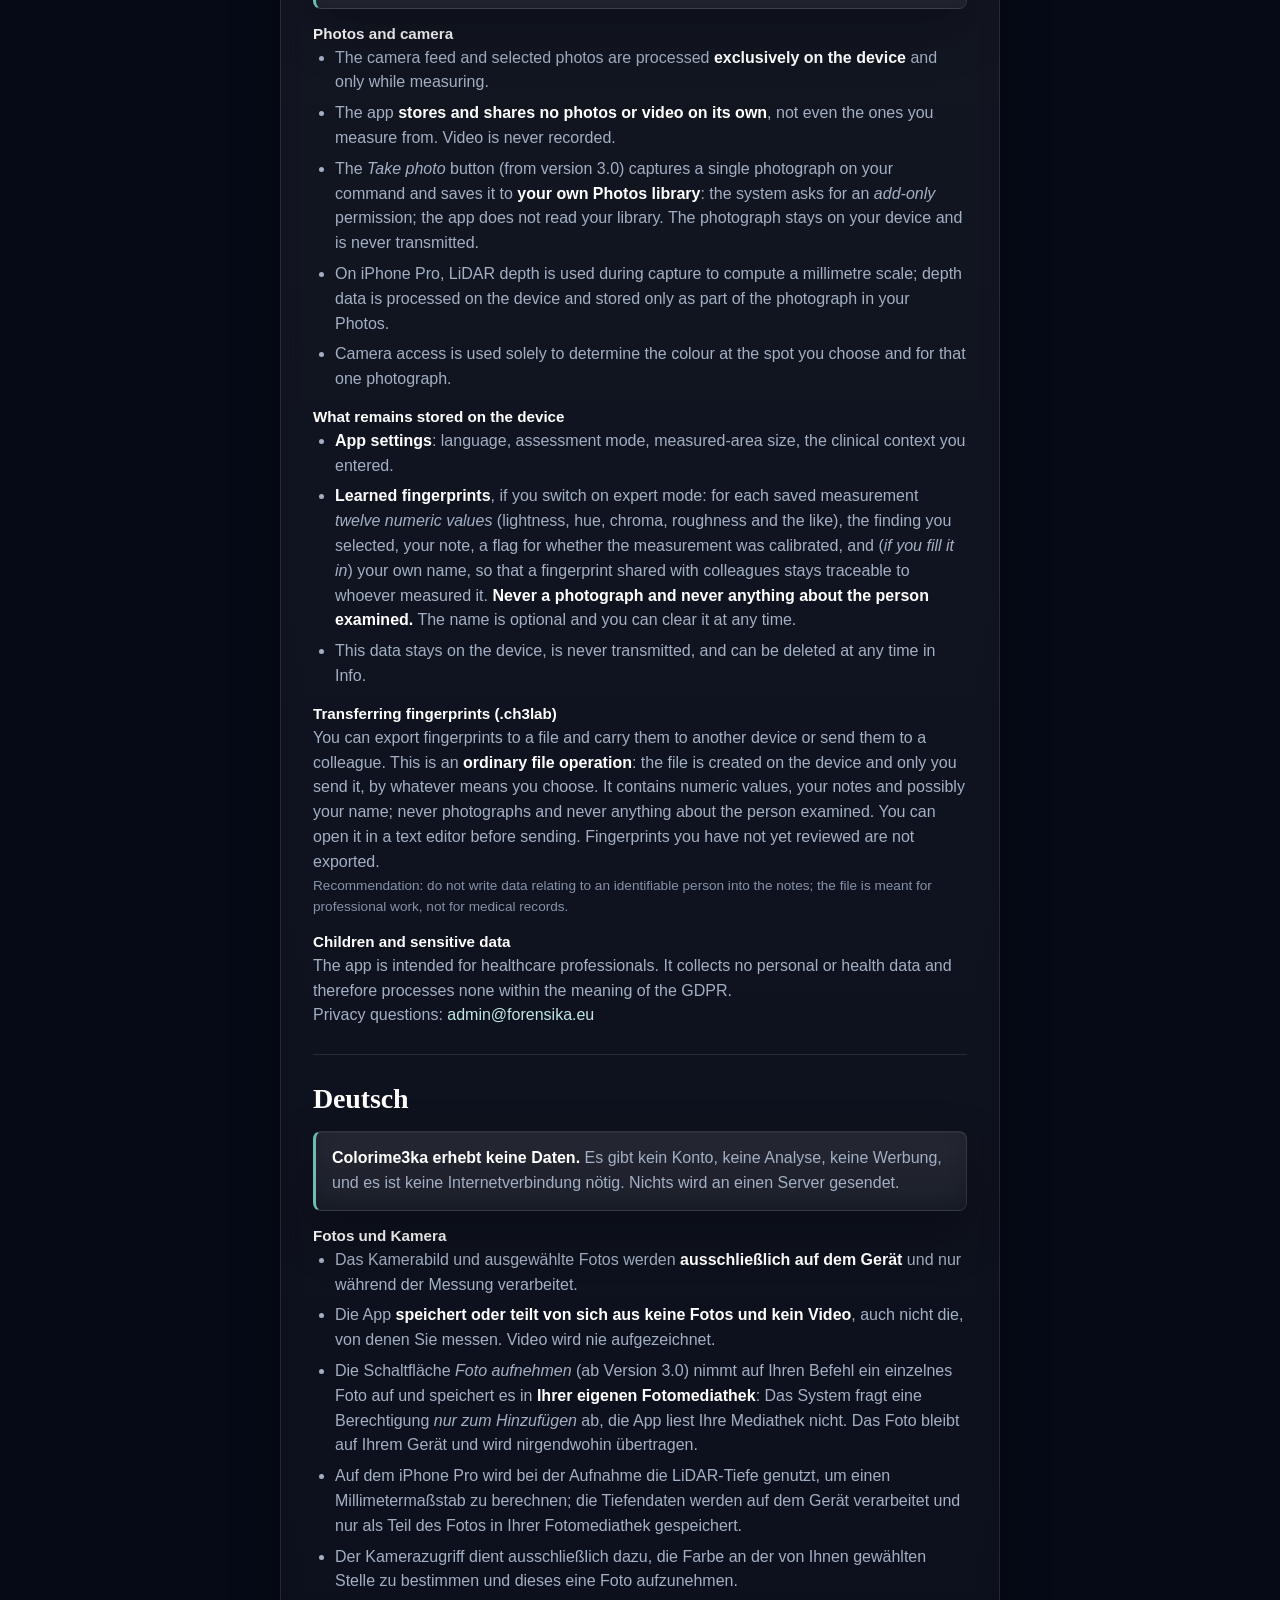
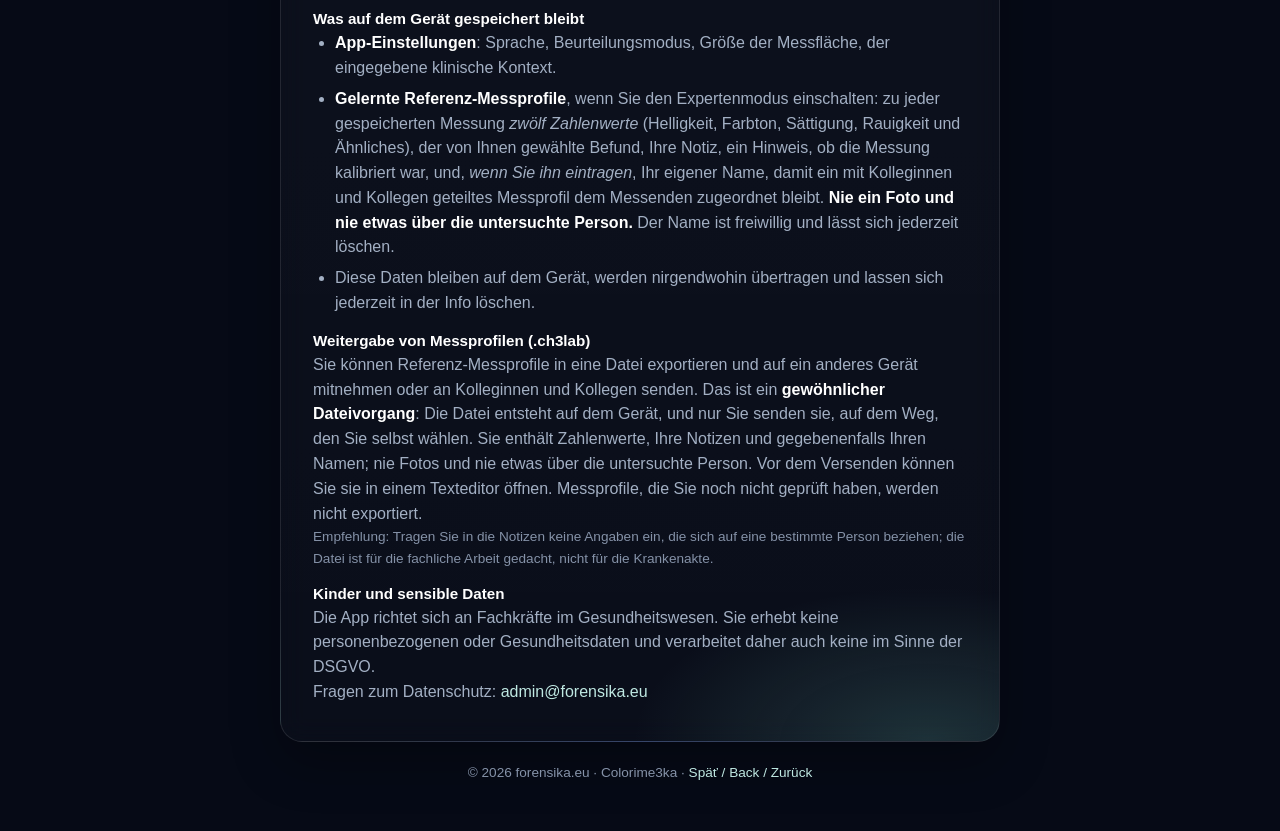
==== commit b7d80d4a: "Colorime3ka: nemecká sekcia na webe (o aplikácii, príručka, podpora, časté otázky) a nemecké zásady " ====
--- a/privacy.html
+++ b/privacy.html
@@ -32,7 +32,7 @@
 <body>
 
 <div class="card">
-  <h1>Ochrana súkromia · Privacy Policy</h1>
+  <h1>Ochrana súkromia · Privacy Policy · Datenschutz</h1>
   <p class="tagline">COLORIME3KA · PROJEKT FORENSIKA.EU</p>
 
   <section id="sk">
@@ -102,9 +102,44 @@
 
     <p>Privacy questions: <a href="mailto:admin@forensika.eu">admin@forensika.eu</a></p>
   </section>
+
+  <hr>
+
+  <section id="de">
+    <h2>Deutsch</h2>
+    <div class="headline">
+      <p><strong>Colorime3ka erhebt keine Daten.</strong> Es gibt kein Konto, keine Analyse, keine Werbung,
+         und es ist keine Internetverbindung nötig. Nichts wird an einen Server gesendet.</p>
+    </div>
+
+    <h3>Fotos und Kamera</h3>
+    <ul>
+      <li>Das Kamerabild und ausgewählte Fotos werden <strong>ausschließlich auf dem Gerät</strong> und nur während der Messung verarbeitet.</li>
+      <li>Die App <strong>speichert oder teilt von sich aus keine Fotos und kein Video</strong>, auch nicht die, von denen Sie messen. Video wird nie aufgezeichnet.</li>
+      <li>Die Schaltfläche <em>Foto aufnehmen</em> (ab Version 3.0) nimmt auf Ihren Befehl ein einzelnes Foto auf und speichert es in <strong>Ihrer eigenen Fotomediathek</strong>: Das System fragt eine Berechtigung <em>nur zum Hinzufügen</em> ab, die App liest Ihre Mediathek nicht. Das Foto bleibt auf Ihrem Gerät und wird nirgendwohin übertragen.</li>
+      <li>Auf dem iPhone Pro wird bei der Aufnahme die LiDAR-Tiefe genutzt, um einen Millimetermaßstab zu berechnen; die Tiefendaten werden auf dem Gerät verarbeitet und nur als Teil des Fotos in Ihrer Fotomediathek gespeichert.</li>
+      <li>Der Kamerazugriff dient ausschließlich dazu, die Farbe an der von Ihnen gewählten Stelle zu bestimmen und dieses eine Foto aufzunehmen.</li>
+    </ul>
+
+    <h3>Was auf dem Gerät gespeichert bleibt</h3>
+    <ul>
+      <li><strong>App-Einstellungen</strong>: Sprache, Beurteilungsmodus, Größe der Messfläche, der eingegebene klinische Kontext.</li>
+      <li><strong>Gelernte Referenz-Messprofile</strong>, wenn Sie den Expertenmodus einschalten: zu jeder gespeicherten Messung <em>zwölf Zahlenwerte</em> (Helligkeit, Farbton, Sättigung, Rauigkeit und Ähnliches), der von Ihnen gewählte Befund, Ihre Notiz, ein Hinweis, ob die Messung kalibriert war, und, <em>wenn Sie ihn eintragen</em>, Ihr eigener Name, damit ein mit Kolleginnen und Kollegen geteiltes Messprofil dem Messenden zugeordnet bleibt. <strong>Nie ein Foto und nie etwas über die untersuchte Person.</strong> Der Name ist freiwillig und lässt sich jederzeit löschen.</li>
+      <li>Diese Daten bleiben auf dem Gerät, werden nirgendwohin übertragen und lassen sich jederzeit in der Info löschen.</li>
+    </ul>
+
+    <h3>Weitergabe von Messprofilen (.ch3lab)</h3>
+    <p>Sie können Referenz-Messprofile in eine Datei exportieren und auf ein anderes Gerät mitnehmen oder an Kolleginnen und Kollegen senden. Das ist ein <strong>gewöhnlicher Dateivorgang</strong>: Die Datei entsteht auf dem Gerät, und nur Sie senden sie, auf dem Weg, den Sie selbst wählen. Sie enthält Zahlenwerte, Ihre Notizen und gegebenenfalls Ihren Namen; nie Fotos und nie etwas über die untersuchte Person. Vor dem Versenden können Sie sie in einem Texteditor öffnen. Messprofile, die Sie noch nicht geprüft haben, werden nicht exportiert.</p>
+    <p class="muted" style="text-align:left">Empfehlung: Tragen Sie in die Notizen keine Angaben ein, die sich auf eine bestimmte Person beziehen; die Datei ist für die fachliche Arbeit gedacht, nicht für die Krankenakte.</p>
+
+    <h3>Kinder und sensible Daten</h3>
+    <p>Die App richtet sich an Fachkräfte im Gesundheitswesen. Sie erhebt keine personenbezogenen oder Gesundheitsdaten und verarbeitet daher auch keine im Sinne der DSGVO.</p>
+
+    <p>Fragen zum Datenschutz: <a href="mailto:admin@forensika.eu">admin@forensika.eu</a></p>
+  </section>
 </div>
 
-<p class="muted"><span data-fz>©</span> 2026 forensika.eu · Colorime3ka · <a href="index.html">Späť / Back</a></p>
+<p class="muted"><span data-fz>©</span> 2026 forensika.eu · Colorime3ka · <a href="index.html">Späť / Back / Zurück</a></p>
 
 <script src="site.js" defer></script>
 </body>
